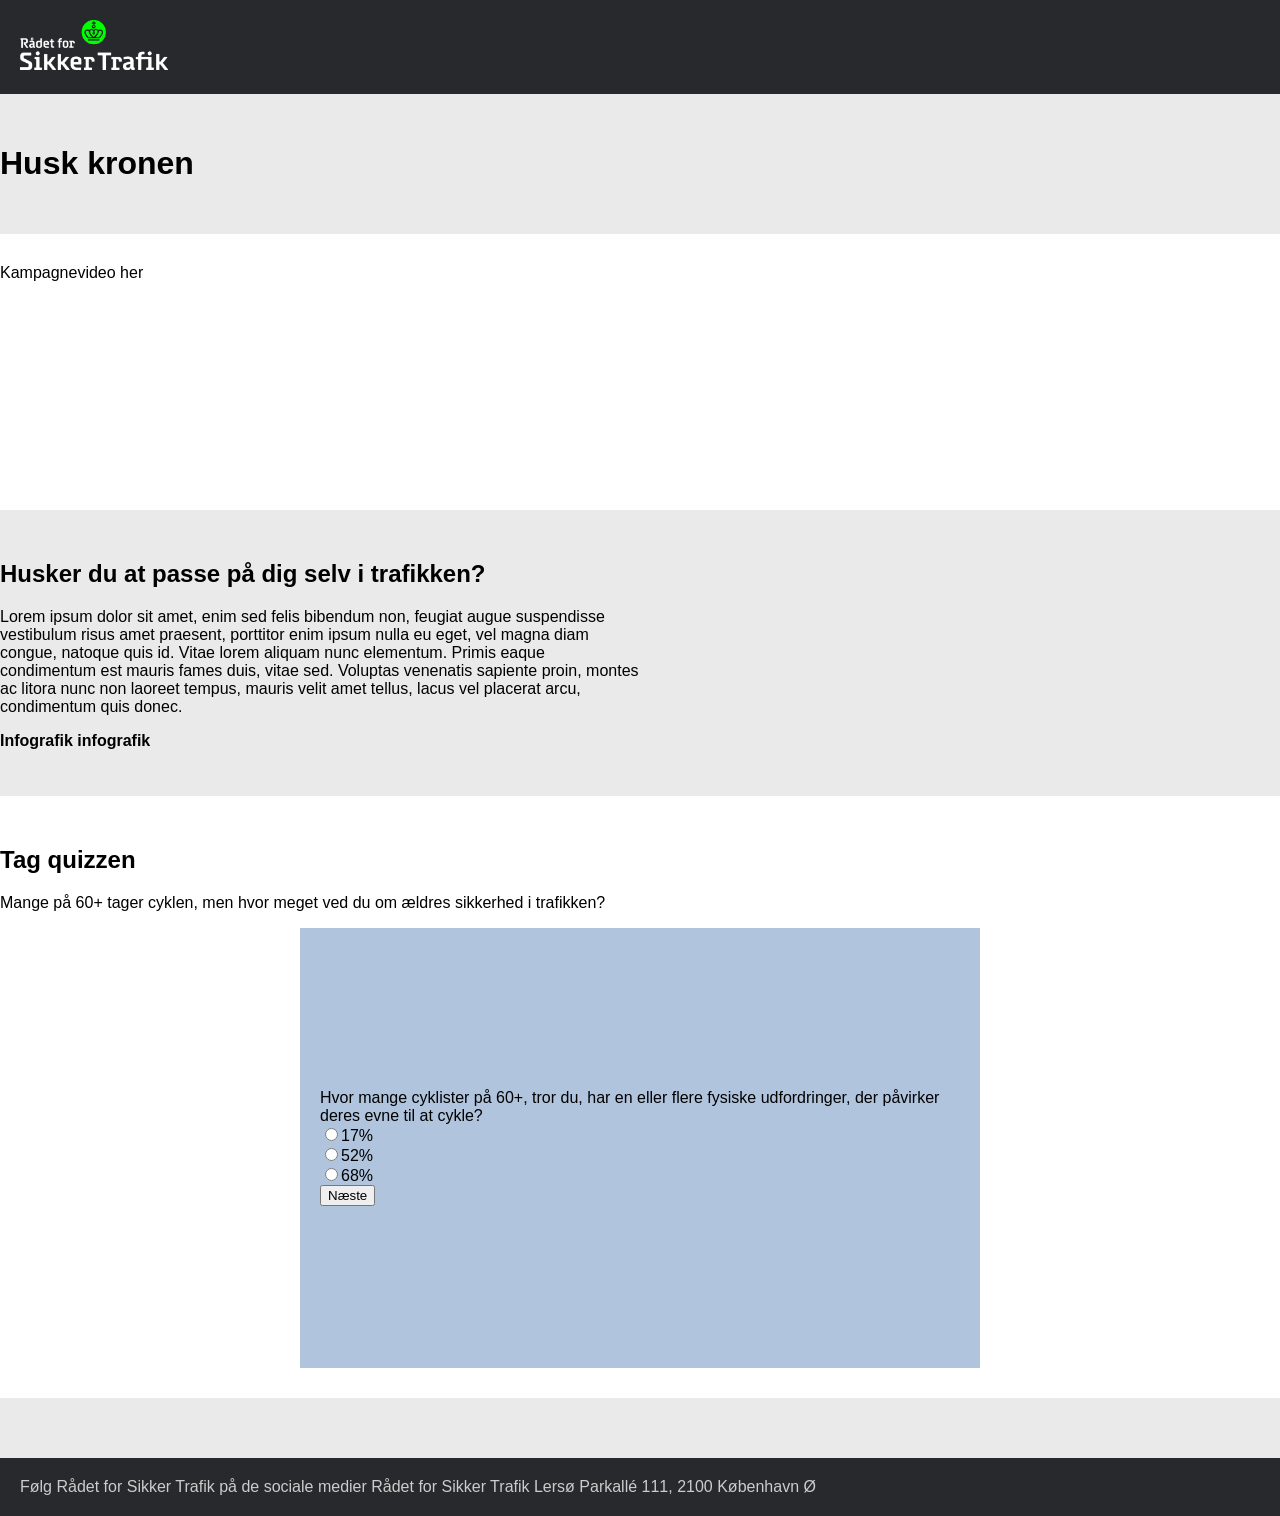
==== index.html @ fe3a0f66 "Init" ====
<!DOCTYPE html>
<html lang="da">
<head>
    <meta charset="UTF-8">
    <meta name="viewport" content="width=device-width, initial-scale=1.0">
    <link rel="stylesheet" href="style.css">
    <title>Husk kronen - Rådet for Sikker Trafik</title>
</head>

<body>
    <nav>
        <div class="nav__content">
            <img src="elements/logo.png">
        </div>
    </nav>
    <main>
        <div class="main__background_1">
            <div class="main__content">
                <h1>
                    Husk kronen
                </h1>
            </div>
        </div>

        <div class="main__background_2">
            <div class="main__content">
                Kampagnevideo her
                <br><br><br><br><br><br>
                <br><br><br><br><br><br>
            </div>
        </div>

        <div class="main__background_1">
            <div class="main__content">
                <h2>Husker du at passe på dig selv i trafikken?</h2>
                <p>
                    Lorem ipsum dolor sit amet, enim sed felis bibendum non, feugiat augue suspendisse vestibulum risus amet
                praesent, porttitor enim ipsum nulla eu eget, vel magna diam congue, natoque quis id. Vitae lorem
                aliquam nunc elementum. Primis eaque condimentum est mauris fames duis, vitae sed. Voluptas venenatis
                sapiente proin, montes ac litora nunc non laoreet tempus, mauris velit amet tellus, lacus vel placerat
                arcu, condimentum quis donec.
                </p>
                <p>
                    <b>
                    Infografik infografik
                    </b>
                </p>
            </div>
        </div>

        <div class="main__background_2">
            <div class="main__content">
                <h2>Tag quizzen</h2>
                <p>
                    Mange på 60+ tager cyklen, men hvor meget ved du om ældres sikkerhed i trafikken?
                </p>
                <div id="quiz" class="quiz">
                    <button class="start_quiz hidden">Tag quizzen</button>

                    <div class="question_1">
                        Hvor mange cyklister på 60+, tror du, har en eller flere fysiske udfordringer, der påvirker
                        deres evne til at cykle?<br>
                            <input type="radio" class="choice" name="choice" value="17%">17%<br>
                            <input type="radio" class="choice" name="choice" value="52%">52%<br>
                            <input type="radio" class="choice" name="choice" value="68%">68%<br>
                            <input type="submit" onclick="submit()" value="Næste">
                    </div>

                </div>
            </div>
        </div>

        <div class="main__background_1">
            <div class="main__content">
            </div>
        </div>
    </main>

    <footer>
        <div class="footer__content">
            Følg Rådet for Sikker Trafik på de sociale medier

            Rådet for Sikker Trafik

            Lersø Parkallé 111, 2100 København Ø
        </div>
    </footer>

    <script src="script.js"></script>

</body>
</html>
---- style.css ----
body {
    margin: 0;
    padding: 0;
    font-family: sans-serif;
}

nav {
    background-color: #28292c;
    color: white;
    padding: 20px;
}

.nav__content {
    max-width: 1280px;
    margin: 0 auto;
}

nav img {
    height: 50px;
}

.main__background_1 {
    background-color: #eaeaea;
}

.main__background_2 {
    background-color: #ffffff;
}

.main__content {
    max-width: 1280px;
    margin: 0 auto;
    padding: 30px 0;
}

p {
    width: 50%;
}



footer {
    background-color: #28292c;
    color: #ccc;
    padding: 20px;
}

.footer__content {
    max-width: 1280px;
    margin: 0 auto;
}

.hidden {
    display: none;
}

/*----- QUIZ -----*/

.quiz {
    width: 50%;
    height: 400px;
    margin: 0 auto;
    background-color: lightsteelblue;
    display: flex;
    justify-content: center;
    align-items: center;
    padding: 20px;

}

.start_quiz {
    background-color: darkseagreen;
    padding: 20px;
    height: 60px;
    border-radius: 5px;
    border: none;
}
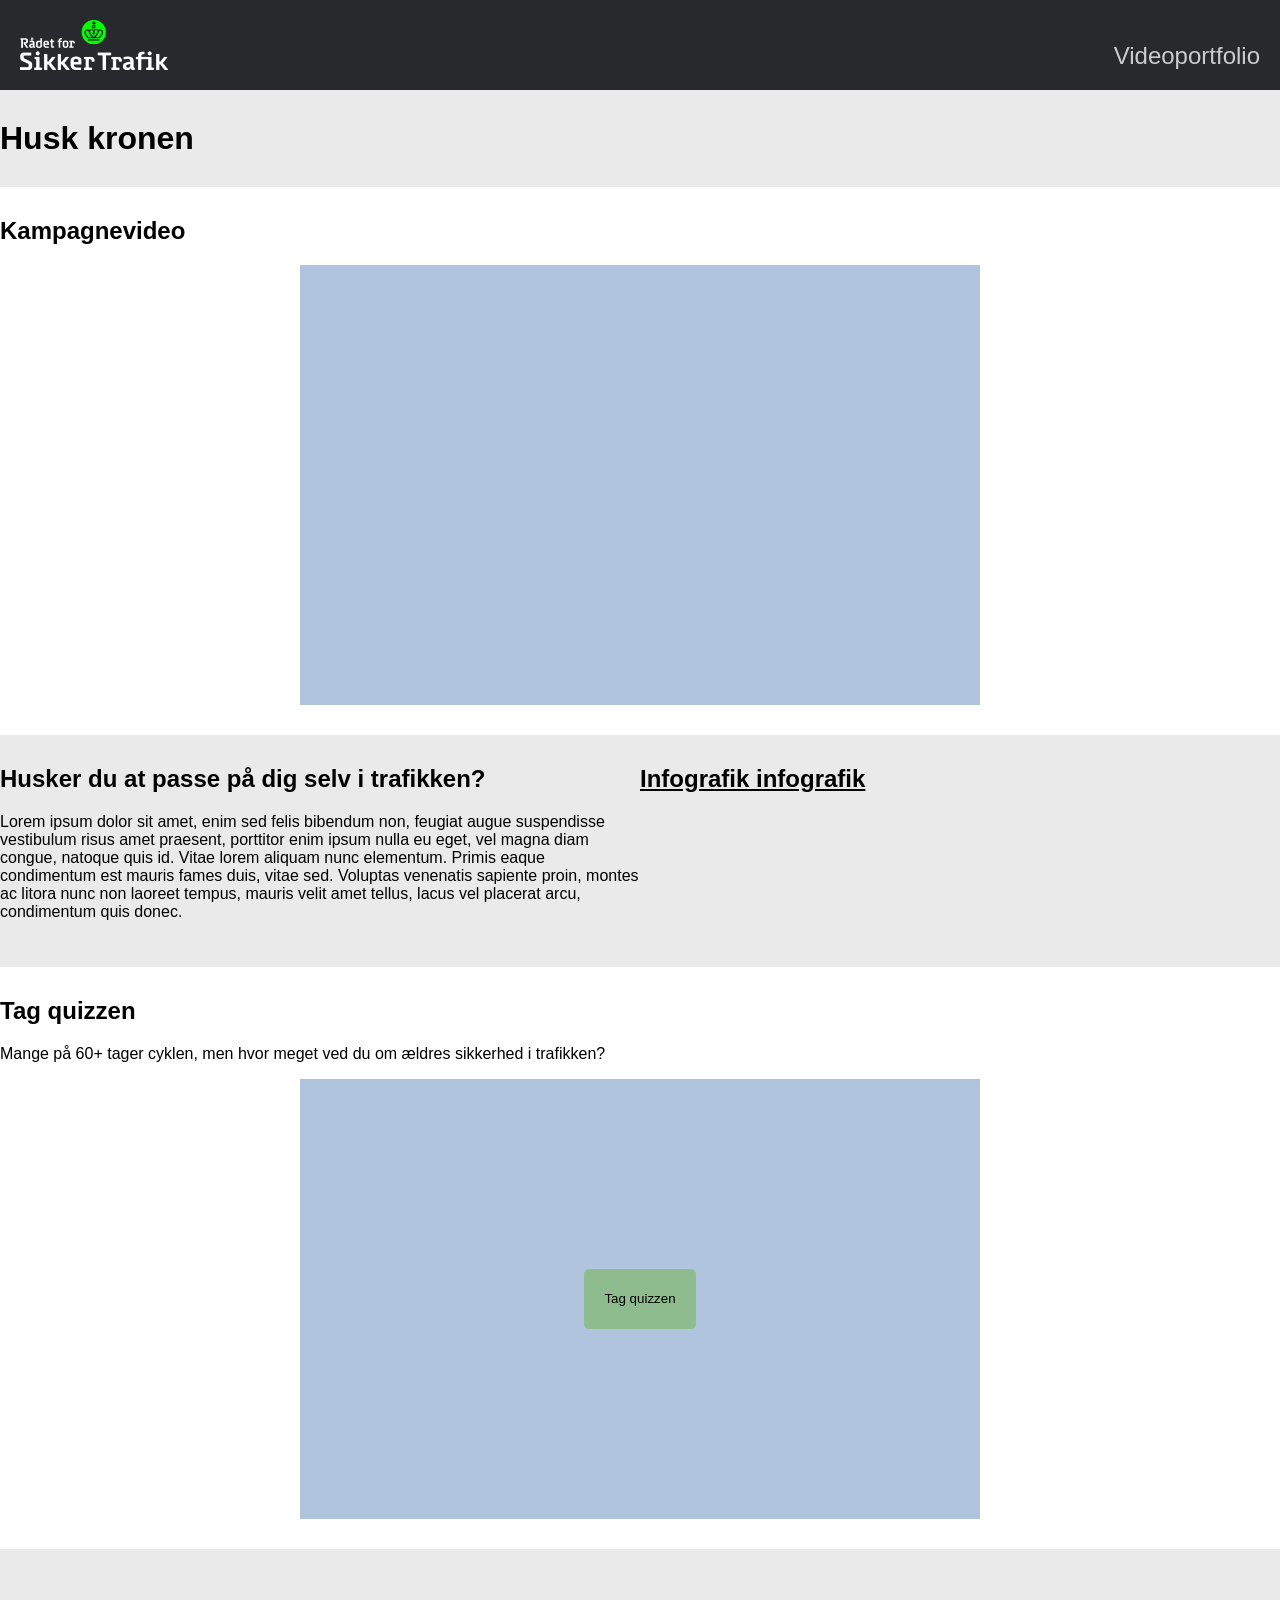
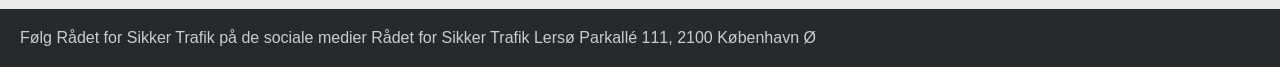
==== commit 6e44e146: "Init" ====
--- a/index.html
+++ b/index.html
@@ -4,6 +4,7 @@
     <meta charset="UTF-8">
     <meta name="viewport" content="width=device-width, initial-scale=1.0">
     <link rel="stylesheet" href="style.css">
+    <meta name="robots" content="noindex">
     <title>Husk kronen - Rådet for Sikker Trafik</title>
 </head>
 
@@ -11,69 +12,79 @@
     <nav>
         <div class="nav__content">
             <img src="elements/logo.png">
+            <a href="#">Videoportfolio</a>
         </div>
     </nav>
+
     <main>
-        <div class="main__background_1">
+        <section id="title_section" class="main__background_1">
             <div class="main__content">
                 <h1>
                     Husk kronen
                 </h1>
             </div>
-        </div>
+        </section>
 
-        <div class="main__background_2">
+        <section id="video_section" class="main__background_2">
             <div class="main__content">
-                Kampagnevideo her
-                <br><br><br><br><br><br>
-                <br><br><br><br><br><br>
+                <h2>Kampagnevideo</h2>
+                <!--"quiz"-div'en nedenunder er KUN en placeholder - den skal erstattes med videoen-->
+
+                <div class="quiz"></div>
+
             </div>
-        </div>
+        </section>
 
-        <div class="main__background_1">
+        <section id="info_section" class="main__background_1">
             <div class="main__content">
+                <div class="flex">
+                    <div class="flex_one">
                 <h2>Husker du at passe på dig selv i trafikken?</h2>
                 <p>
-                    Lorem ipsum dolor sit amet, enim sed felis bibendum non, feugiat augue suspendisse vestibulum risus amet
-                praesent, porttitor enim ipsum nulla eu eget, vel magna diam congue, natoque quis id. Vitae lorem
-                aliquam nunc elementum. Primis eaque condimentum est mauris fames duis, vitae sed. Voluptas venenatis
-                sapiente proin, montes ac litora nunc non laoreet tempus, mauris velit amet tellus, lacus vel placerat
-                arcu, condimentum quis donec.
+                    Lorem ipsum dolor sit amet, enim sed felis bibendum non, feugiat augue suspendisse vestibulum risus
+                    amet
+                    praesent, porttitor enim ipsum nulla eu eget, vel magna diam congue, natoque quis id. Vitae lorem
+                    aliquam nunc elementum. Primis eaque condimentum est mauris fames duis, vitae sed. Voluptas
+                    venenatis
+                    sapiente proin, montes ac litora nunc non laoreet tempus, mauris velit amet tellus, lacus vel
+                    placerat
+                    arcu, condimentum quis donec.
                 </p>
-                <p>
-                    <b>
+                    </div>
+                    <div class="flex_one">
+                <h2><u>
                     Infografik infografik
-                    </b>
-                </p>
+                </u></h2>
+                    </div>
+
+                </div>
+
             </div>
-        </div>
+        </section>
 
-        <div class="main__background_2">
+        <section id="quiz_section" class="main__background_2">
             <div class="main__content">
                 <h2>Tag quizzen</h2>
                 <p>
                     Mange på 60+ tager cyklen, men hvor meget ved du om ældres sikkerhed i trafikken?
                 </p>
                 <div id="quiz" class="quiz">
-                    <button class="start_quiz hidden">Tag quizzen</button>
+                    <!--Knappen kører js-functionen startQuiz "onclick"/når man klikker-->
+                    <button class="start_quiz" onclick="startQuiz()">Tag quizzen</button>
 
-                    <div class="question_1">
-                        Hvor mange cyklister på 60+, tror du, har en eller flere fysiske udfordringer, der påvirker
-                        deres evne til at cykle?<br>
-                            <input type="radio" class="choice" name="choice" value="17%">17%<br>
-                            <input type="radio" class="choice" name="choice" value="52%">52%<br>
-                            <input type="radio" class="choice" name="choice" value="68%">68%<br>
-                            <input type="submit" onclick="submit()" value="Næste">
+                    <div class="question_container hidden">
+
+
                     </div>
 
                 </div>
             </div>
-        </div>
+        </section>
 
-        <div class="main__background_1">
+        <section class="main__background_1">
             <div class="main__content">
             </div>
-        </div>
+        </section>
     </main>
 
     <footer>
--- a/style.css
+++ b/style.css
@@ -1,11 +1,32 @@
+
+/*----- General -----*/
+
+:root {
+    --background-100: #ffffff;
+    --background-200: #eaeaea;
+    --background-300: #28292c;
+}
+
 body {
     margin: 0;
     padding: 0;
     font-family: sans-serif;
 }
 
+h1 {
+    font-size: 2rem;
+    margin: 0;
+}
+
+h2 {
+    margin-top: 0;
+}
+
+
+/*----- Navigation -----*/
+
 nav {
-    background-color: #28292c;
+    background-color: var(--background-300);
     color: white;
     padding: 20px;
 }
@@ -13,34 +34,26 @@
 .nav__content {
     max-width: 1280px;
     margin: 0 auto;
+    display: flex;
+    justify-content: space-between;
+    align-items: flex-end;
 }
 
 nav img {
     height: 50px;
 }
 
-.main__background_1 {
-    background-color: #eaeaea;
-}
-
-.main__background_2 {
-    background-color: #ffffff;
-}
-
-.main__content {
-    max-width: 1280px;
-    margin: 0 auto;
-    padding: 30px 0;
-}
-
-p {
-    width: 50%;
+nav a {
+    text-decoration: none;
+    color: #ccc;
+    font-size: 1.5rem;
 }
 
 
+/*----- Footer -----*/
 
 footer {
-    background-color: #28292c;
+    background-color: var(--background-300);
     color: #ccc;
     padding: 20px;
 }
@@ -50,9 +63,23 @@
     margin: 0 auto;
 }
 
-.hidden {
-    display: none;
+
+/*----- Main body -----*/
+
+.main__background_1 {
+    background-color: var(--background-200);
 }
+
+.main__background_2 {
+    background-color: var(--background-100);
+}
+
+.main__content {
+    max-width: 1280px;
+    margin: 0 auto;
+    padding: 30px 0;
+}
+
 
 /*----- QUIZ -----*/
 
@@ -75,3 +102,27 @@
     border-radius: 5px;
     border: none;
 }
+
+.question_container {
+    width: 100%;
+}
+
+
+/*----- Helpers -----*/
+
+.hidden {
+    display: none;
+}
+
+.narrow {
+    width: 50%;
+}
+
+.flex {
+    display: flex;
+    justify-content: flex-start;
+}
+
+.flex_one {
+    flex: 1;
+}
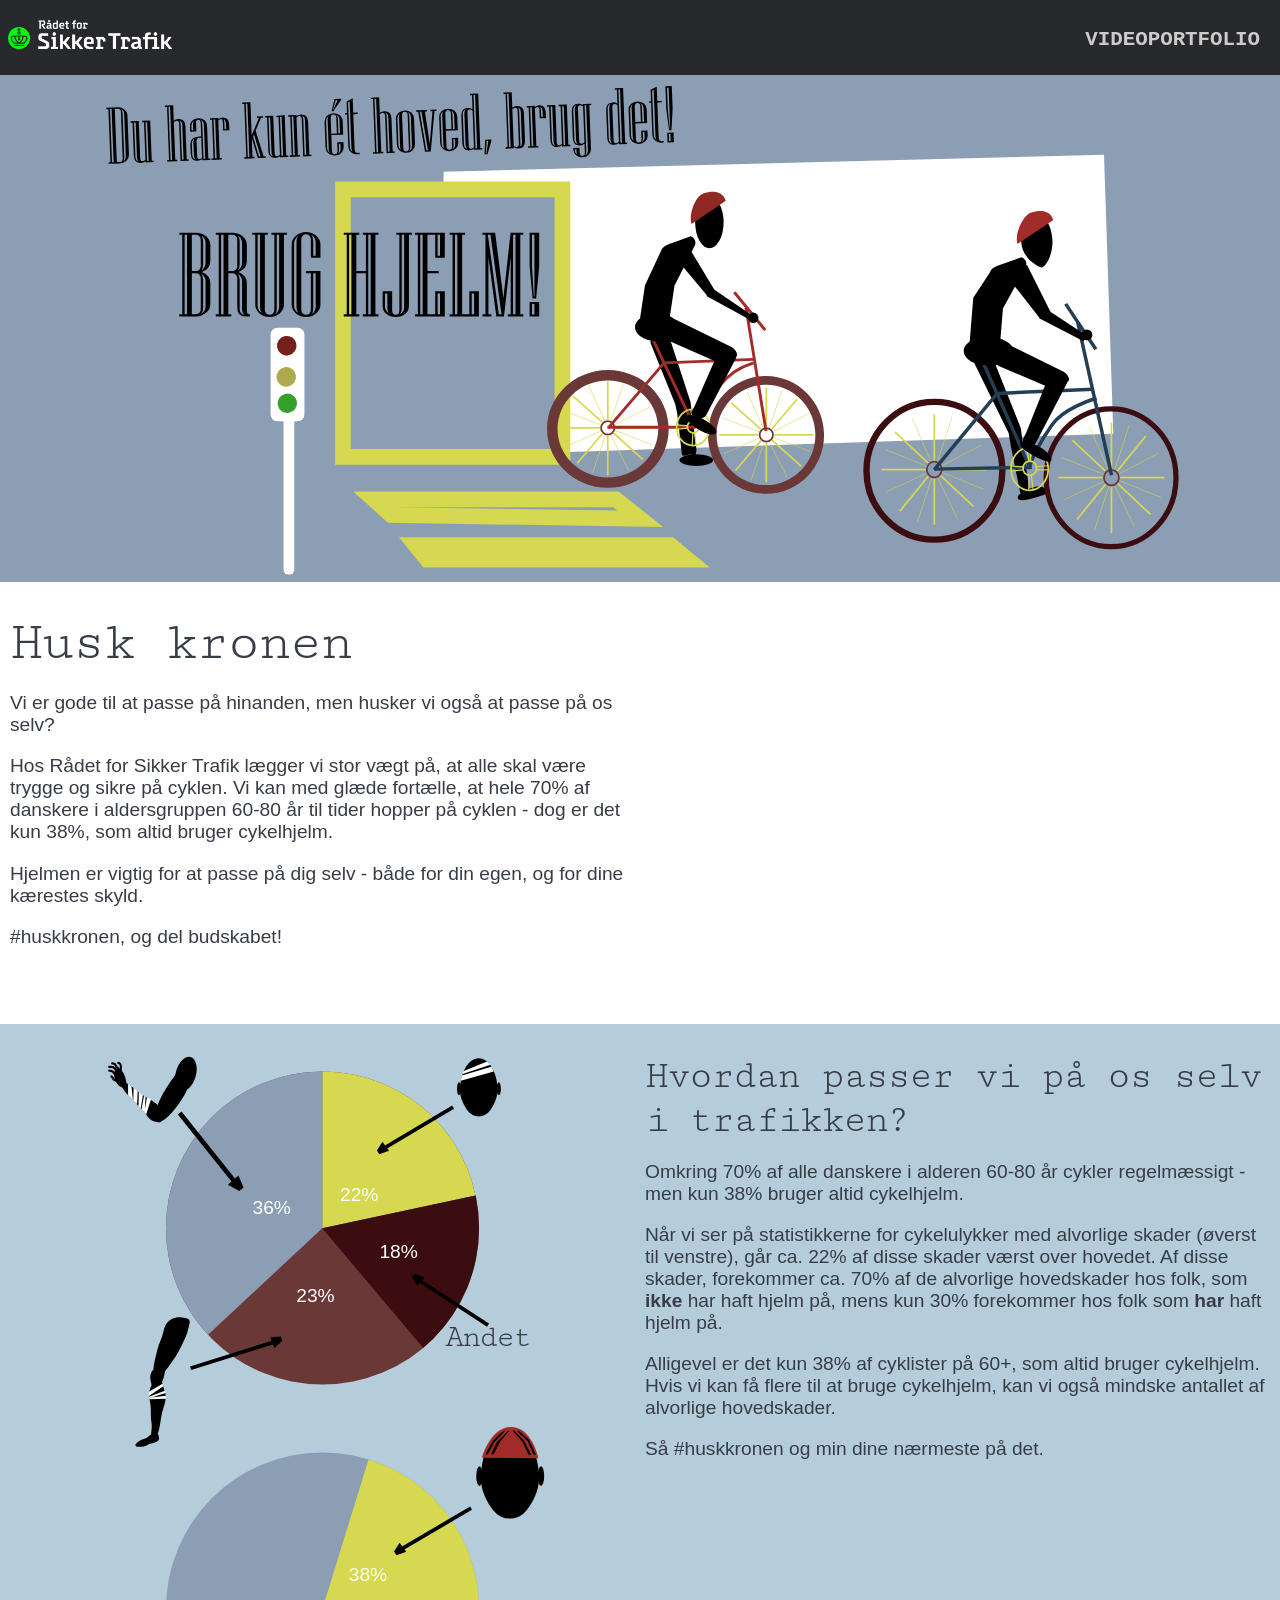
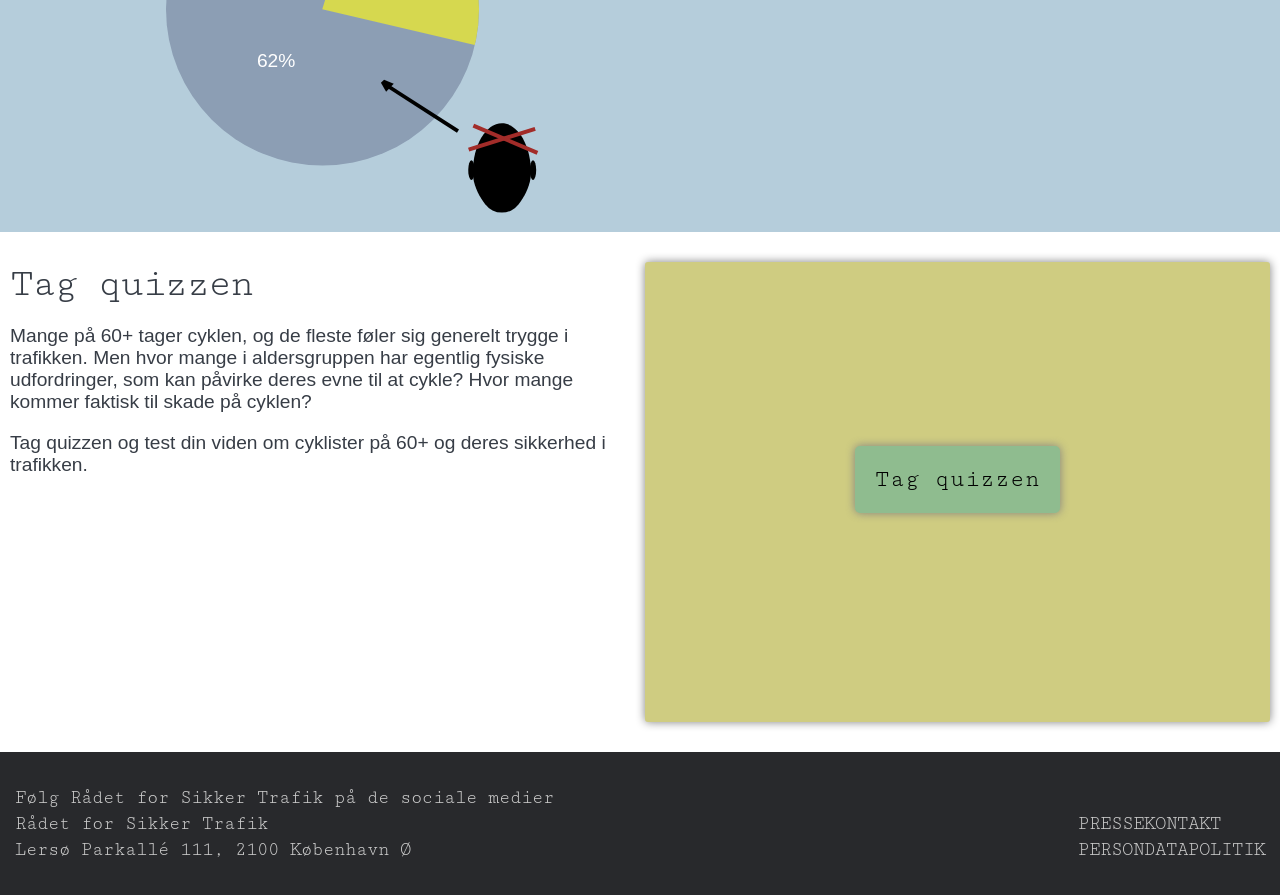
==== commit 50de3406: "Finished site! v1" ====
--- a/index.html
+++ b/index.html
@@ -5,95 +5,226 @@
     <meta name="viewport" content="width=device-width, initial-scale=1.0">
     <link rel="stylesheet" href="style.css">
     <meta name="robots" content="noindex">
+
+    <link rel="apple-touch-icon" sizes="57x57" href="elements/icons/apple-icon-57x57.png">
+    <link rel="apple-touch-icon" sizes="60x60" href="elements/icons/apple-icon-60x60.png">
+    <link rel="apple-touch-icon" sizes="72x72" href="elements/icons/apple-icon-72x72.png">
+    <link rel="apple-touch-icon" sizes="76x76" href="elements/icons/apple-icon-76x76.png">
+    <link rel="apple-touch-icon" sizes="114x114" href="elements/icons/apple-icon-114x114.png">
+    <link rel="apple-touch-icon" sizes="120x120" href="elements/icons/apple-icon-120x120.png">
+    <link rel="apple-touch-icon" sizes="144x144" href="elements/icons/apple-icon-144x144.png">
+    <link rel="apple-touch-icon" sizes="152x152" href="elements/icons/apple-icon-152x152.png">
+    <link rel="apple-touch-icon" sizes="180x180" href="elements/icons/apple-icon-180x180.png">
+    <link rel="icon" type="image/png" sizes="192x192" href="elements/icons/android-icon-192x192.png">
+    <link rel="icon" type="image/png" sizes="32x32" href="elements/icons/favicon-32x32.png">
+    <link rel="icon" type="image/png" sizes="96x96" href="elements/icons/favicon-96x96.png">
+    <link rel="icon" type="image/png" sizes="16x16" href="elements/icons/favicon-16x16.png">
+    <link rel="manifest" href="elements/icons/manifest.json">
+    <meta name="msapplication-TileColor" content="#ffffff">
+    <meta name="msapplication-TileImage" content="elements/icons/ms-icon-144x144.png">
+    <meta name="theme-color" content="#ffffff">
+
+    <link
+        href="https://fonts.googleapis.com/css?family=Cutive+Mono|Source+Code+Pro:200,300,400,500,600,700,900"
+        rel="stylesheet"
+    >
+
     <title>Husk kronen - Rådet for Sikker Trafik</title>
 </head>
 
 <body>
-    <nav>
-        <div class="nav__content">
-            <img src="elements/logo.png">
-            <a href="#">Videoportfolio</a>
-        </div>
-    </nav>
+    <header>
+        <nav>
+            <a href="index.html">
+                <img src="elements/logo.png" alt="logo">
+            </a>
+            <a href="videoportfolio.html">
+                <div class="videoportfolio_link">
+                    VIDEOPORTFOLIO
+                </div>
+            </a>
+        </nav>
+    </header>
 
     <main>
-        <section id="title_section" class="main__background_1">
-            <div class="main__content">
-                <h1>
-                    Husk kronen
-                </h1>
+        <section id="splash_section" class="main__background_splash">
+            <div class="splash">
+                <img src="elements/splash_full.svg" alt="splash">
             </div>
         </section>
 
         <section id="video_section" class="main__background_2">
-            <div class="main__content">
-                <h2>Kampagnevideo</h2>
-                <!--"quiz"-div'en nedenunder er KUN en placeholder - den skal erstattes med videoen-->
-
-                <div class="quiz"></div>
+            <div class="main__content flex">
+                <div class="flex_one">
+                    <h1>
+                        Husk kronen
+                    </h1>
+                    <p>
+                        Vi er gode til at passe på hinanden, men husker vi også at passe på os selv?
+                    </p>
+                    <p>
+                        Hos Rådet for Sikker Trafik lægger vi stor vægt på, at alle skal være trygge og sikre på cyklen.
+                        Vi kan med glæde fortælle, at hele 70% af danskere i aldersgruppen 60-80 år til tider hopper på
+                        cyklen - dog er det kun 38%, som altid bruger cykelhjelm.
+                    </p>
+                    <p>
+                        Hjelmen er vigtig for at passe på dig selv - både for din egen, og for dine kærestes skyld.
+                    </p>
+                    <p>
+                        #huskkronen, og del budskabet!
+                    </p>
+                </div>
+
+                <div class="flex_one">
+                    <div class="campaign_video">
+
+                        <iframe
+                            class="long_campaign"
+                            src="https://www.youtube.com/embed/_GgeWRZis4c"
+                            frameborder="0"
+                            allow="accelerometer; autoplay; encrypted-media; gyroscope; picture-in-picture"
+                            allowfullscreen
+                        ></iframe>
+
+                    </div>
+                </div>
 
             </div>
         </section>
 
         <section id="info_section" class="main__background_1">
-            <div class="main__content">
-                <div class="flex">
-                    <div class="flex_one">
-                <h2>Husker du at passe på dig selv i trafikken?</h2>
-                <p>
-                    Lorem ipsum dolor sit amet, enim sed felis bibendum non, feugiat augue suspendisse vestibulum risus
-                    amet
-                    praesent, porttitor enim ipsum nulla eu eget, vel magna diam congue, natoque quis id. Vitae lorem
-                    aliquam nunc elementum. Primis eaque condimentum est mauris fames duis, vitae sed. Voluptas
-                    venenatis
-                    sapiente proin, montes ac litora nunc non laoreet tempus, mauris velit amet tellus, lacus vel
-                    placerat
-                    arcu, condimentum quis donec.
-                </p>
+            <div class="main__content flex">
+                <div class="flex_one">
+
+                    <div id="container_infografik">
+
+                        <div id="kakediagram_1">
+                            <div id="arm"></div>
+                            <div id="hoved"></div>
+                            <div id="ben"></div>
+                            <div id="pil1"></div>
+                            <div id="pil2"></div>
+                            <div id="pil3"></div>
+                            <div id="pil4"></div>
+
+                            <div class="tekst_infografik">
+                                <h3>Andet</h3>
+                            </div>
+                            <div class="tekst_infografik2">
+                                <p>22%</p>
+                            </div>
+                            <div class="tekst_infografik3">
+                                <p>18%</p>
+                            </div>
+                            <div class="tekst_infografik4">
+                                <p>23%</p>
+                            </div>
+                            <div class="tekst_infografik5">
+                                <p>36%</p>
+                            </div>
+
+                            <svg id="piechart" viewbox="0 0 100 100">
+                                <circle class="pie1" r="50" cx="50" cy="50"/>
+                                <circle class="pie2" r="50" cx="50" cy="50"/>
+                                <circle class="pie3" r="50" cx="50" cy="50"/>
+                            </svg>
+                        </div>
+                        <div id="kakediagram_2">
+                            <div id="pil5"></div>
+                            <div id="hoved_m_hjelm"></div>
+                            <div id="hoved_u_hjelm"></div>
+                            <div id="pil6"></div>
+                            <div class="tekst_infografik6">
+                                <p>38%</p>
+                            </div>
+                            <div class="tekst_infografik7">
+                                <p>62%</p>
+                            </div>
+                            <svg id="piechart_2" viewbox="0 0 100 100">
+                                <circle class="pie4" r="50" cx="50" cy="50"/>
+                            </svg>
+                        </div>
                     </div>
-                    <div class="flex_one">
-                <h2><u>
-                    Infografik infografik
-                </u></h2>
+
+                </div>
+                <div class="flex_one">
+                    <h2>Hvordan passer vi på os selv i trafikken?</h2>
+                    <p>
+                        Omkring 70% af alle danskere i alderen 60-80 år cykler regelmæssigt - men kun 38% bruger altid
+                        cykelhjelm.
+                    </p>
+                    <p>
+                        Når vi ser på statistikkerne for cykelulykker med alvorlige skader (øverst til venstre), går ca.
+                        22% af disse skader værst over hovedet. Af disse skader, forekommer ca. 70% af de alvorlige
+                        hovedskader hos folk, som <b>ikke</b> har haft hjelm på, mens kun 30% forekommer hos folk som
+                        <b>har</b> haft hjelm på.
+                    </p>
+                    <p>
+                        Alligevel er det kun 38% af cyklister på 60+, som altid bruger cykelhjelm. Hvis vi kan få flere
+                        til at bruge cykelhjelm, kan vi også mindske antallet af alvorlige hovedskader.
+                    </p>
+                    <p>
+                        Så #huskkronen og min dine nærmeste på det.
+                    </p>
+                </div>
+
+
+            </div>
+        </section>
+
+        <section id="quiz_section" class="main__background_2">
+            <div class="main__content flex">
+                <div class="flex_one">
+                    <h2>Tag quizzen</h2>
+                    <p>
+                        Mange på 60+ tager cyklen, og de fleste føler sig generelt trygge i trafikken. Men hvor mange i
+                        aldersgruppen har egentlig fysiske udfordringer, som kan påvirke deres evne til at cykle? Hvor
+                        mange
+                        kommer faktisk til skade på cyklen?
+                    </p>
+                    <p>
+                        Tag quizzen og test din viden om cyklister på 60+ og deres sikkerhed i trafikken.
+                    </p>
+                </div>
+
+                <div class="flex_one">
+                    <div id="quiz" class="quiz">
+                        <!--Knappen kører js-functionen startQuiz "onclick"/når man klikker-->
+                        <button class="start_quiz" onclick="startQuiz()">Tag quizzen</button>
+
+                        <div class="question_container hidden"></div>
+                        <div class="error_text"></div>
                     </div>
 
                 </div>
-
-            </div>
-        </section>
-
-        <section id="quiz_section" class="main__background_2">
-            <div class="main__content">
-                <h2>Tag quizzen</h2>
-                <p>
-                    Mange på 60+ tager cyklen, men hvor meget ved du om ældres sikkerhed i trafikken?
-                </p>
-                <div id="quiz" class="quiz">
-                    <!--Knappen kører js-functionen startQuiz "onclick"/når man klikker-->
-                    <button class="start_quiz" onclick="startQuiz()">Tag quizzen</button>
-
-                    <div class="question_container hidden">
-
-
-                    </div>
-
-                </div>
-            </div>
-        </section>
-
-        <section class="main__background_1">
-            <div class="main__content">
-            </div>
-        </section>
+            </div>
+        </section>
+
     </main>
 
     <footer>
         <div class="footer__content">
-            Følg Rådet for Sikker Trafik på de sociale medier
-
-            Rådet for Sikker Trafik
-
-            Lersø Parkallé 111, 2100 København Ø
+            <div>
+                <p>
+                    Følg Rådet for Sikker Trafik på de sociale medier
+                </p>
+                <p>
+                    Rådet for Sikker Trafik
+
+                </p>
+                <p>
+                    Lersø Parkallé 111, 2100 København Ø
+                </p>
+            </div>
+
+            <div>
+                <p>
+                    PRESSEKONTAKT
+                </p>
+                <p>
+                    PERSONDATAPOLITIK
+                </p>
+            </div>
         </div>
     </footer>
 
--- a/style.css
+++ b/style.css
@@ -3,8 +3,16 @@
 
 :root {
     --background-100: #ffffff;
-    --background-200: #eaeaea;
+    --background-200: #b5cddb;
     --background-300: #28292c;
+    --headline-font:'Cutive Mono', monospace;
+    --headline-font-weight: 300;
+    --standard-shadow: 0 0 10px grey;
+    --main-font-color: #373d46;
+}
+
+html {
+    color: var(--main-font-color);
 }
 
 body {
@@ -14,24 +22,46 @@
 }
 
 h1 {
+    font-size: 3.5rem;
+    margin: 0;
+    font-family: var(--headline-font);
+    font-weight: var(--headline-font-weight);
+    letter-spacing: -3px;
+}
+
+h2 {
+    margin: 0;
+    font-size: 2.5rem;
+    font-family: var(--headline-font);
+    font-weight: var(--headline-font-weight);
+    letter-spacing: -2px;
+}
+
+h3 {
+    margin: 0;
     font-size: 2rem;
-    margin: 0;
-}
-
-h2 {
-    margin-top: 0;
+    font-family: var(--headline-font);
+    font-weight: var(--headline-font-weight);
+    letter-spacing: -2px;
+}
+
+p {
+    font-size: 1.2rem;
+    /*margin: 0;*/
 }
 
 
 /*----- Navigation -----*/
 
-nav {
+header {
     background-color: var(--background-300);
     color: white;
-    padding: 20px;
-}
-
-.nav__content {
+    position: fixed;
+    width: 100vw;
+    z-index: 100;
+}
+
+nav {
     max-width: 1280px;
     margin: 0 auto;
     display: flex;
@@ -39,14 +69,28 @@
     align-items: flex-end;
 }
 
-nav img {
-    height: 50px;
-}
-
-nav a {
+header img {
+    height: 29px;
+    padding: 20px 0 20px 8px;
+}
+
+header a {
     text-decoration: none;
     color: #ccc;
-    font-size: 1.5rem;
+    font-size: 1.3rem;
+    font-family: monospace;
+    margin: 0;
+    padding: 0;
+}
+
+.videoportfolio_link {
+    padding: 20px;
+    font-weight: bold;
+    line-height: 31px;
+}
+
+.videoportfolio_link:hover {
+    background-color: #373d46;
 }
 
 
@@ -55,16 +99,65 @@
 footer {
     background-color: var(--background-300);
     color: #ccc;
-    padding: 20px;
+    padding: 30px 0;
+    font-family: var(--headline-font);
+    font-size: 1.1rem;
+    letter-spacing: -1px;
 }
 
 .footer__content {
     max-width: 1280px;
     margin: 0 auto;
-}
-
+    display: flex;
+    justify-content: space-between;
+    align-items: flex-end;
+}
+
+footer p {
+    margin: 5px;
+}
+
+
+/*----- Video -----*/
+
+/*width="560" height="315"*/
+
+.campaign_video {
+    position: relative;
+    padding-bottom: 56.25%;
+    padding-top: 30px;
+    height: 0;
+    overflow: hidden;
+}
+
+.campaign_video iframe,
+.campaign_video object,
+.campaign_video embed {
+    position: absolute;
+    top: 0;
+    left: 0;
+    width: 100%;
+    height: 100%;
+}
 
 /*----- Main body -----*/
+
+
+.main__background_splash {
+    padding-top: 78px;
+    background-color: #8c9eb4;
+}
+
+.splash {
+    max-width: 1280px;
+    margin: 0 auto;
+}
+
+.splash img {
+    margin: 0 auto;
+    width: 100%;
+    max-height: 500px;
+}
 
 .main__background_1 {
     background-color: var(--background-200);
@@ -84,29 +177,69 @@
 /*----- QUIZ -----*/
 
 .quiz {
-    width: 50%;
-    height: 400px;
+    height: 420px;
     margin: 0 auto;
-    background-color: lightsteelblue;
+    border-radius: 3px;
+    background-color: #cfcc81;
     display: flex;
     justify-content: center;
     align-items: center;
     padding: 20px;
+    box-shadow: var(--standard-shadow);
+    font-size: 1.2rem;
+    flex-direction: column;
 
 }
 
 .start_quiz {
+    display: block;
     background-color: darkseagreen;
     padding: 20px;
-    height: 60px;
     border-radius: 5px;
     border: none;
+    font-size: 1.5rem;
+    font-family: var(--headline-font);
+    box-shadow: var(--standard-shadow);
 }
 
 .question_container {
     width: 100%;
 }
 
+input[type=submit] {
+    display: block;
+    margin-top: 10px;
+    background-color: darkseagreen;
+    padding: 7px 12px;
+    font-size: 1rem;
+    border-radius: 5px;
+    border: none;
+    box-shadow: var(--standard-shadow);
+}
+
+hr {
+    border: none;
+    border-bottom: 1px solid var(--main-font-color);
+    box-shadow: none;
+    opacity: 0.5;
+}
+
+.error_text {
+
+    font-size: 0.9rem;
+    color: #913219;
+    height: 0.9rem;
+    margin-top: 10px;
+    width: 100%;
+}
+
+.correct {
+    color: darkgreen;
+}
+
+.incorrect {
+    color: darkred;
+}
 
 /*----- Helpers -----*/
 
@@ -120,9 +253,350 @@
 
 .flex {
     display: flex;
-    justify-content: flex-start;
+    justify-content: space-between;
 }
 
 .flex_one {
     flex: 1;
 }
+
+.flex_one_a_half {
+    flex: 1.5;
+}
+
+.flex_one:first-child {
+    margin-right: 10px;
+}
+
+/*----- Media queries -----*/
+
+@media only screen and (max-width: 1320px) {
+    .main__content,
+    .footer__content {
+        padding-left: 10px;
+        padding-right: 10px;
+    }
+}
+
+@media only screen and (max-width: 1023px) {
+    .main__content {
+        width: 80%;
+    }
+    .flex {
+        flex-direction: column;
+    }
+
+    .flex_one {
+        margin: 0;
+    }
+}
+
+@media only screen and (max-width: 767px) {
+    .main__content {
+        width: auto;
+    }
+
+    .footer__content {
+        flex-direction: column;
+        align-items: flex-start;
+
+    }
+
+}
+
+@media only screen and (max-width: 350px) {
+    nav {
+        flex-direction: column;
+        align-items: center;
+    }
+
+    .videoportfolio_link {
+        padding: 0 0 10px 0;
+    }
+
+    header img {
+        padding: 15px;
+    }
+
+}
+
+/*----- infografik -----*/
+#container_infografik {
+    width: 100%;
+}
+
+#kakediagram_1 {
+    width: 50%;
+    margin: -7% auto 0 auto;
+    padding: 10%;
+    position: relative;
+}
+
+#kakediagram_2 {
+    width: 50%;
+    margin: -20% auto -5% auto;
+    padding: 10%;
+    padding-bottom: 5vw;
+    position: relative;
+}
+
+#piechart {
+    border-radius: 50%;
+    transform: rotate(-90deg);
+    background: #6A3937;
+}
+
+#piechart_2 {
+    border-radius: 50%;
+    transform: rotate(-90deg);
+    background: #8C9EB4;
+    margin-top: 5vw;
+}
+
+.pie1 {
+    stroke: #D6D84F;
+    stroke-width: 100;
+    fill: none;
+    stroke-dasharray: 68 calc(100*22/7);
+    /*		22/7=pi*/
+}
+
+.pie2 {
+    stroke: #3B0D11;
+    stroke-width: 100;
+    fill: none;
+    stroke-dasharray: 54 calc(100*22/7);
+    stroke-dashoffset: -68;
+    /*		22/7=pi*/
+}
+
+.pie3 {
+    stroke: #8C9EB4;
+    stroke-width: 100;
+    fill: none;
+    stroke-dasharray: calc(100*22/7);
+    stroke-dashoffset: -198;
+    /*		22/7=pi*/
+}
+
+.pie4 {
+    stroke: #D6D84F;
+    stroke-width: 100;
+    fill: none;
+    stroke-dasharray: 75 calc(100*22/7);
+    stroke-dashoffset: -15;
+    /*		22/7=pi*/
+}
+
+#arm,
+#ben,
+#hoved,
+#pil1,
+#pil2,
+#pil3,
+#pil4,
+#pil5,
+#pil6,
+#hoved_m_hjelm,
+#hoved_u_hjelm {
+    background-repeat: no-repeat;
+    position: absolute;
+}
+
+#arm {
+    background-image: url(svg/arm.svg);
+    width: 22%;
+    height: 22%;
+    top: 10%;
+    left: 0;
+}
+
+#ben {
+    background-image: url(svg/ben.svg);
+    width: 32%;
+    height: 32%;
+    top: 68%;
+    left: 6%;
+}
+
+#hoved {
+    background-image: url(svg/hoved.svg);
+    width: 15%;
+    height: 15%;
+    top: 10%;
+    left: 80%;
+}
+
+#hoved_m_hjelm {
+    background-image: url(svg/hoved%20med%20hjelm.svg);
+    width: 20%;
+    height: 20%;
+    top: 19%;
+    left: 84%;
+}
+
+#hoved_u_hjelm {
+    background-image: url(svg/hoved%20uden%20hjelm.svg);
+    width: 20%;
+    height: 20%;
+    top: 77%;
+    left: 82%;
+}
+
+#pil1 {
+    background-image: url(svg/pil%20venstre%20ned.svg);
+    width: 20%;
+    height: 20%;
+    top: 21%;
+    left: 61%;
+    z-index: 2;
+}
+
+#pil2 {
+    background-image: url(svg/pil%20venstre%20opp.svg);
+    width: 20%;
+    height: 20%;
+    top: 59%;
+    left: 69%;
+    z-index: 2;
+}
+
+#pil3 {
+    background-image: url(svg/pil%20h%C3%B8yre.svg);
+    width: 25%;
+    height: 25%;
+    top: 75%;
+    left: 21%;
+    z-index: 2;
+    transform: rotate(340deg);
+}
+
+#pil4 {
+    background-image: url(svg/pil%20h%C3%B8yre%20ned.svg);
+    width: 20%;
+    height: 20%;
+    top: 22%;
+    left: 16%;
+    z-index: 2;
+}
+
+#pil5 {
+    background-image: url(svg/pil%20venstre%20ned.svg);
+    width: 20%;
+    height: 20%;
+    top: 35%;
+    left: 65%;
+    z-index: 2;
+}
+
+#pil6 {
+    background-image: url(svg/pil%20venstre%20opp.svg);
+    width: 20%;
+    height: 20%;
+    top: 69%;
+    left: 62%;
+    z-index: 2;
+}
+
+.tekst_infografik,
+.tekst_infografik2,
+.tekst_infografik3,
+.tekst_infografik4,
+.tekst_infografik5,
+.tekst_infografik6,
+.tekst_infografik7 {
+    position: absolute;
+    z-index: 2;
+}
+
+.tekst_infografik {
+
+    top: 70%;
+    left: 78%;
+}
+
+.tekst_infografik h2 {
+    font-weight: 600;
+}
+
+.tekst_infografik2 {
+    top: 35%;
+    left: 54%;
+    color: white;
+}
+
+.tekst_infografik3 {
+    top: 48%;
+    left: 63%;
+    color: white;
+}
+
+.tekst_infografik4 {
+    top: 58%;
+    left: 44%;
+    color: white;
+}
+
+.tekst_infografik5 {
+    top: 38%;
+    left: 34%;
+    color: white;
+}
+
+.tekst_infografik6 {
+    top: 43%;
+    left: 56%;
+    color: white;
+}
+
+.tekst_infografik7 {
+    top: 60%;
+    left: 35%;
+    color: white;
+}
+
+@media only screen and (max-width: 600px) {
+
+    .tekst_infografik {
+
+        top: 70%;
+        left: 78%;
+    }
+
+    .tekst_infografik2 {
+        top: 25%;
+        left: 52%;
+        color: white;
+    }
+
+    .tekst_infografik3 {
+        top: 43%;
+        left: 63%;
+        color: white;
+    }
+
+    .tekst_infografik4 {
+        top: 58%;
+        left: 44%;
+        color: white;
+    }
+
+    .tekst_infografik5 {
+        top: 37%;
+        left: 24%;
+        color: white;
+    }
+
+    .tekst_infografik6 {
+        top: 38%;
+        left: 56%;
+        color: white;
+    }
+
+    .tekst_infografik7 {
+        top: 60%;
+        left: 35%;
+        color: white;
+    }
+
+}
